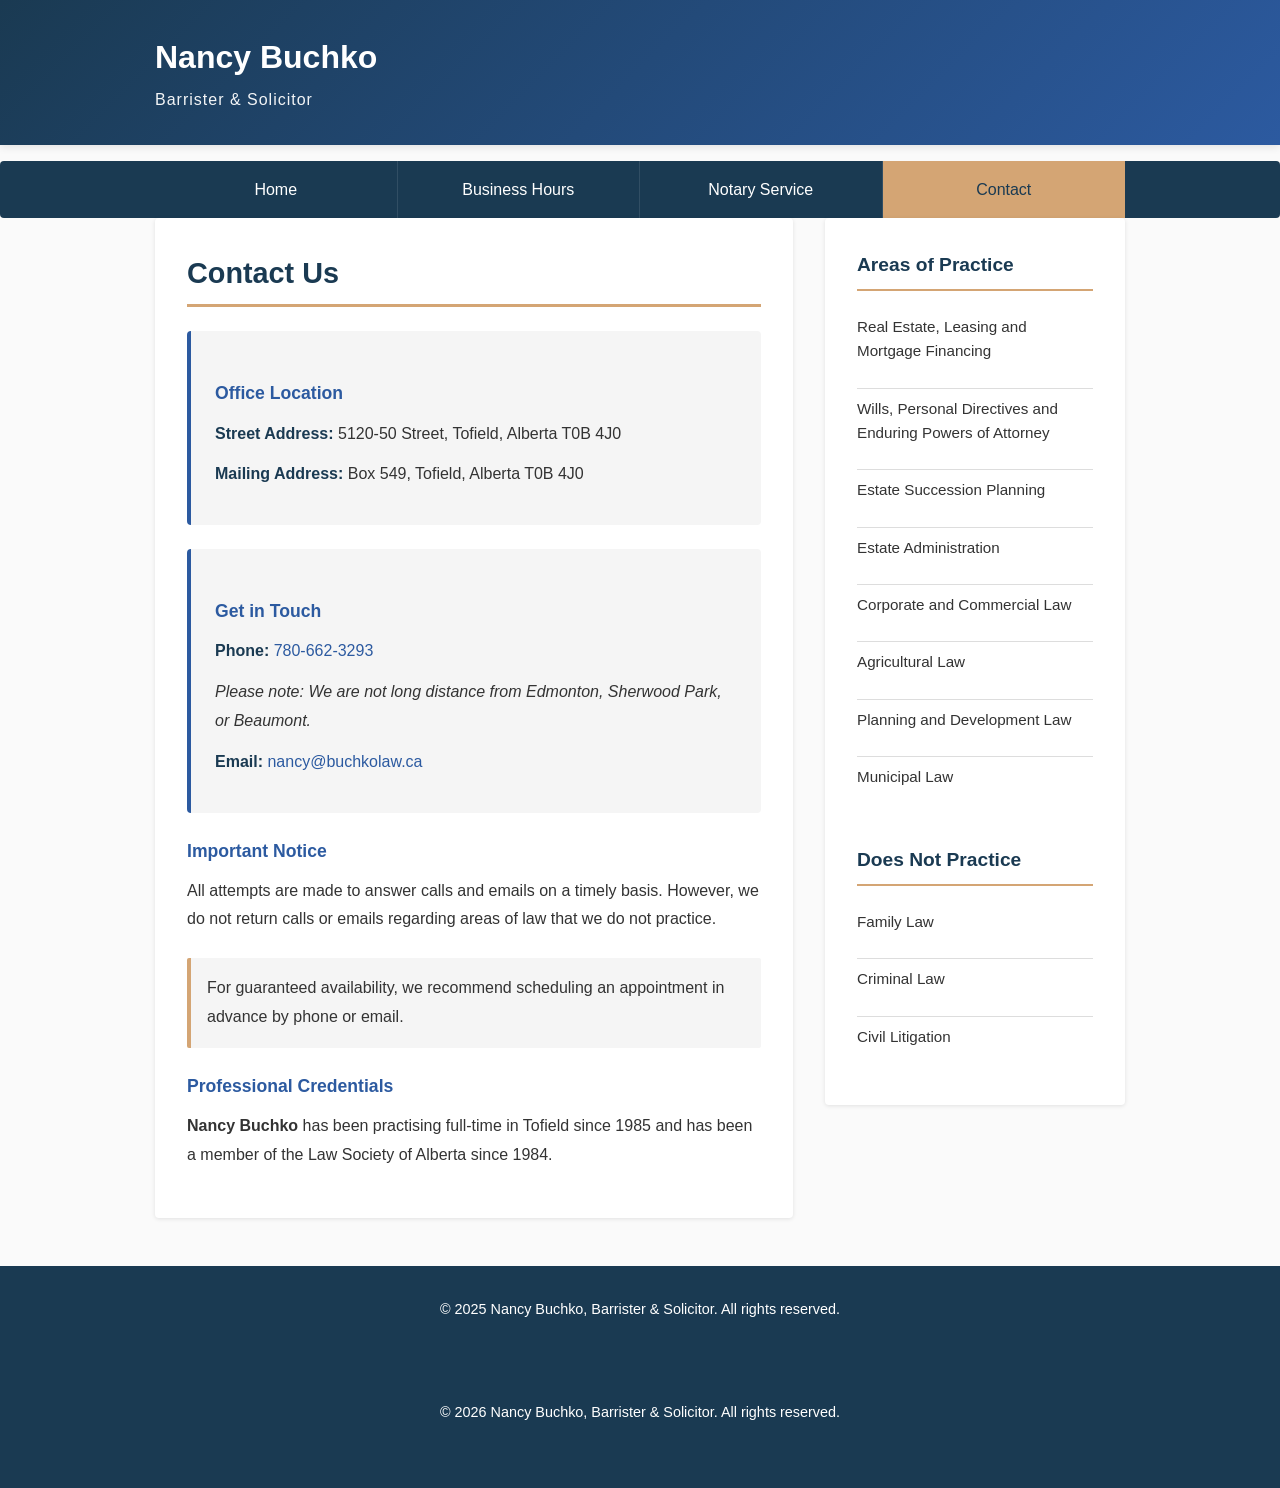
==== contact.html @ 696aacbe "modernized website" ====
<!DOCTYPE html>
<html lang="en">
<head>
  <meta charset="UTF-8">
  <meta name="viewport" content="width=device-width, initial-scale=1.0">
  <meta name="description" content="Contact information for Nancy Buchko's law office in Tofield, Alberta.">
  <meta name="keywords" content="contact, law office, Tofield, Alberta, phone, email">
  <title>Contact - Nancy Buchko</title>
  <link rel="stylesheet" href="styles.css">
</head>
<body>
  <header>
    <div class="container">
      <h1><a href="index.html">Nancy Buchko</a></h1>
      <p>Barrister & Solicitor</p>
    </div>
  </header>

  <nav>
    <div class="container">
      <ul>
        <li><a href="index.html">Home</a></li>
        <li><a href="hours.html">Business Hours</a></li>
        <li><a href="service.html">Notary Service</a></li>
        <li><a href="contact.html" class="current">Contact</a></li>
      </ul>
    </div>
  </nav>

  <main class="container">
    <article class="main-content">
      <h2>Contact Us</h2>
      
      <div class="contact-info">
        <h3>Office Location</h3>
        <p><strong>Street Address:</strong> 5120-50 Street, Tofield, Alberta T0B 4J0</p>
        <p><strong>Mailing Address:</strong> Box 549, Tofield, Alberta T0B 4J0</p>
      </div>

      <div class="contact-info">
        <h3>Get in Touch</h3>
        <p><strong>Phone:</strong> <a href="tel:780-662-3293">780-662-3293</a></p>
        <p><em>Please note: We are not long distance from Edmonton, Sherwood Park, or Beaumont.</em></p>
        <p><strong>Email:</strong> <a href="mailto:nancy@buchkolaw.ca">nancy@buchkolaw.ca</a></p>
      </div>

      <h3>Important Notice</h3>
      <p>All attempts are made to answer calls and emails on a timely basis. However, we do not return calls or emails regarding areas of law that we do not practice.</p>

      <p class="block">For guaranteed availability, we recommend scheduling an appointment in advance by phone or email.</p>

      <h3>Professional Credentials</h3>
      <p><strong>Nancy Buchko</strong> has been practising full-time in Tofield since 1985 and has been a member of the Law Society of Alberta since 1984.</p>
    </article>

    <aside>
      <h2>Areas of Practice</h2>
      <ul>
        <li><p>Real Estate, Leasing and Mortgage Financing</p></li>
        <li><p>Wills, Personal Directives and Enduring Powers of Attorney</p></li>
        <li><p>Estate Succession Planning</p></li>
        <li><p>Estate Administration</p></li>
        <li><p>Corporate and Commercial Law</p></li>
        <li><p>Agricultural Law</p></li>
        <li><p>Planning and Development Law</p></li>
        <li><p>Municipal Law</p></li>
      </ul>

      <h2 style="margin-top: 2rem;">Does Not Practice</h2>
      <ul>
        <li><p>Family Law</p></li>
        <li><p>Criminal Law</p></li>
        <li><p>Civil Litigation</p></li>
      </ul>
    </aside>
  </main>

  <footer>
    <div class="container">
      <p>&copy; 2025 Nancy Buchko, Barrister & Solicitor. All rights reserved.</p>
    </div>

<footer>
    <div class="container">
      <p>&copy; 2026 Nancy Buchko, Barrister & Solicitor. All rights reserved.</p>
    </div>
  </footer>

  <script src="main.js"></script>
---- styles.css ----
/* Modern responsive stylesheet for Nancy Buchko Law Office */

* {
  margin: 0;
  padding: 0;
  box-sizing: border-box;
}

:root {
  --color-primary: #1a3a52;
  --color-secondary: #2c5aa0;
  --color-accent: #d4a574;
  --color-light: #f5f5f5;
  --color-dark: #333;
  --color-border: #ddd;
  font-size: 16px;
}

body {
  font-family: 'Segoe UI', Tahoma, Geneva, Verdana, sans-serif;
  line-height: 1.6;
  color: var(--color-dark);
  background-color: #fafafa;
}

/* Container */
.container {
  max-width: 1000px;
  margin: 0 auto;
  padding: 0 15px;
}

/* Header */
header {
  background: linear-gradient(135deg, var(--color-primary) 0%, var(--color-secondary) 100%);
  color: white;
  padding: 2rem 0;
  box-shadow: 0 2px 8px rgba(0, 0, 0, 0.1);
}

header h1 {
  font-size: 2rem;
  margin-bottom: 0.25rem;
}

header h1 a {
  color: white;
  text-decoration: none;
  transition: color 0.3s ease;
}

header h1 a:hover {
  color: var(--color-accent);
}

header p {
  font-size: 1rem;
  opacity: 0.95;
  letter-spacing: 1px;
}

/* Navigation */
nav {
  background-color: var(--color-primary);
  padding: 0;
  margin-top: 1rem;
  border-radius: 4px;
  overflow: hidden;
}

nav ul {
  list-style: none;
  display: flex;
  flex-wrap: wrap;
}

nav li {
  flex: 1;
  min-width: 150px;
}

nav a {
  display: block;
  padding: 1rem;
  color: white;
  text-decoration: none;
  text-align: center;
  transition: background-color 0.3s ease;
  border-right: 1px solid rgba(255, 255, 255, 0.1);
}

nav li:last-child a {
  border-right: none;
}

nav a:hover,
nav a.current {
  background-color: var(--color-accent);
  color: var(--color-primary);
}

/* Main Content */
main {
  display: grid;
  grid-template-columns: 1fr 300px;
  gap: 2rem;
  padding: 2rem 0;
  min-height: 60vh;
}

.main-content {
  background: white;
  padding: 2rem;
  border-radius: 4px;
  box-shadow: 0 1px 4px rgba(0, 0, 0, 0.1);
}

.main-content h2 {
  color: var(--color-primary);
  margin-bottom: 1.5rem;
  font-size: 1.8rem;
  border-bottom: 3px solid var(--color-accent);
  padding-bottom: 0.5rem;
}

.main-content h3 {
  color: var(--color-secondary);
  margin-top: 1.5rem;
  margin-bottom: 0.75rem;
  font-size: 1.1rem;
}

.main-content p {
  margin-bottom: 1rem;
  line-height: 1.8;
}

.main-content p.block {
  background-color: var(--color-light);
  padding: 1rem;
  border-left: 4px solid var(--color-accent);
  margin: 1.5rem 0;
  border-radius: 2px;
}

.main-content ul {
  margin: 1rem 0 1rem 2rem;
}

.main-content li {
  margin-bottom: 0.5rem;
}

/* Sidebar */
aside {
  background: white;
  padding: 2rem;
  border-radius: 4px;
  box-shadow: 0 1px 4px rgba(0, 0, 0, 0.1);
  height: fit-content;
}

aside h2 {
  color: var(--color-primary);
  margin-bottom: 1rem;
  font-size: 1.2rem;
  border-bottom: 2px solid var(--color-accent);
  padding-bottom: 0.5rem;
}

aside ul {
  list-style: none;
  margin: 0;
}

aside li {
  padding: 0.5rem 0;
  border-bottom: 1px solid var(--color-border);
}

aside li:last-child {
  border-bottom: none;
}

aside p {
  margin-bottom: 1rem;
  font-size: 0.95rem;
}

/* Business Hours Table */
.hours-table {
  width: 100%;
  border-collapse: collapse;
  margin: 1.5rem 0;
  background: white;
}

.hours-table th,
.hours-table td {
  padding: 0.75rem 1rem;
  text-align: left;
  border-bottom: 1px solid var(--color-border);
}

.hours-table th {
  background-color: var(--color-primary);
  color: white;
  font-weight: 600;
}

.hours-table tr:hover {
  background-color: var(--color-light);
}

.hours-table .closed {
  font-weight: 600;
  color: #d32f2f;
}

/* Contact Info */
.contact-info {
  background-color: var(--color-light);
  padding: 1.5rem;
  border-radius: 4px;
  margin: 1.5rem 0;
  border-left: 4px solid var(--color-secondary);
}

.contact-info p {
  margin-bottom: 0.75rem;
}

.contact-info strong {
  color: var(--color-primary);
}

.contact-info a {
  color: var(--color-secondary);
  text-decoration: none;
  transition: color 0.3s ease;
}

.contact-info a:hover {
  color: var(--color-accent);
  text-decoration: underline;
}

/* Footer */
footer {
  background-color: var(--color-primary);
  color: white;
  text-align: center;
  padding: 2rem;
  margin-top: 3rem;
  font-size: 0.9rem;
}

footer a {
  color: var(--color-accent);
  text-decoration: none;
  transition: color 0.3s ease;
}

footer a:hover {
  color: white;
}

/* Responsive Design */
@media (max-width: 768px) {
  header h1 {
    font-size: 1.5rem;
  }

  header p {
    font-size: 0.9rem;
  }

  nav ul {
    flex-direction: column;
  }

  nav li {
    min-width: 100%;
  }

  nav a {
    border-right: none;
    border-bottom: 1px solid rgba(255, 255, 255, 0.1);
  }

  nav li:last-child a {
    border-bottom: none;
  }

  main {
    grid-template-columns: 1fr;
    gap: 1.5rem;
    padding: 1.5rem 0;
  }

  aside {
    order: 2;
  }

  .main-content {
    order: 1;
  }

  .main-content h2 {
    font-size: 1.5rem;
  }

  .hours-table th,
  .hours-table td {
    padding: 0.5rem;
    font-size: 0.95rem;
  }
}

@media (max-width: 480px) {
  :root {
    font-size: 14px;
  }

  header h1 {
    font-size: 1.3rem;
  }

  header p {
    font-size: 0.85rem;
  }

  nav a {
    padding: 0.75rem 0.5rem;
    font-size: 0.9rem;
  }

  .main-content,
  aside {
    padding: 1.5rem;
  }

  .main-content h2 {
    font-size: 1.3rem;
  }

  .contact-info {
    padding: 1rem;
  }
}

/* Print Styles */
@media print {
  nav,
  footer {
    display: none;
  }

  main {
    grid-template-columns: 1fr;
  }
}

/* Utility Classes */
.hide {
  display: none;
}

.text-center {
  text-align: center;
}

.mt-2 {
  margin-top: 1.5rem;
}

.mb-2 {
  margin-bottom: 1.5rem;
}
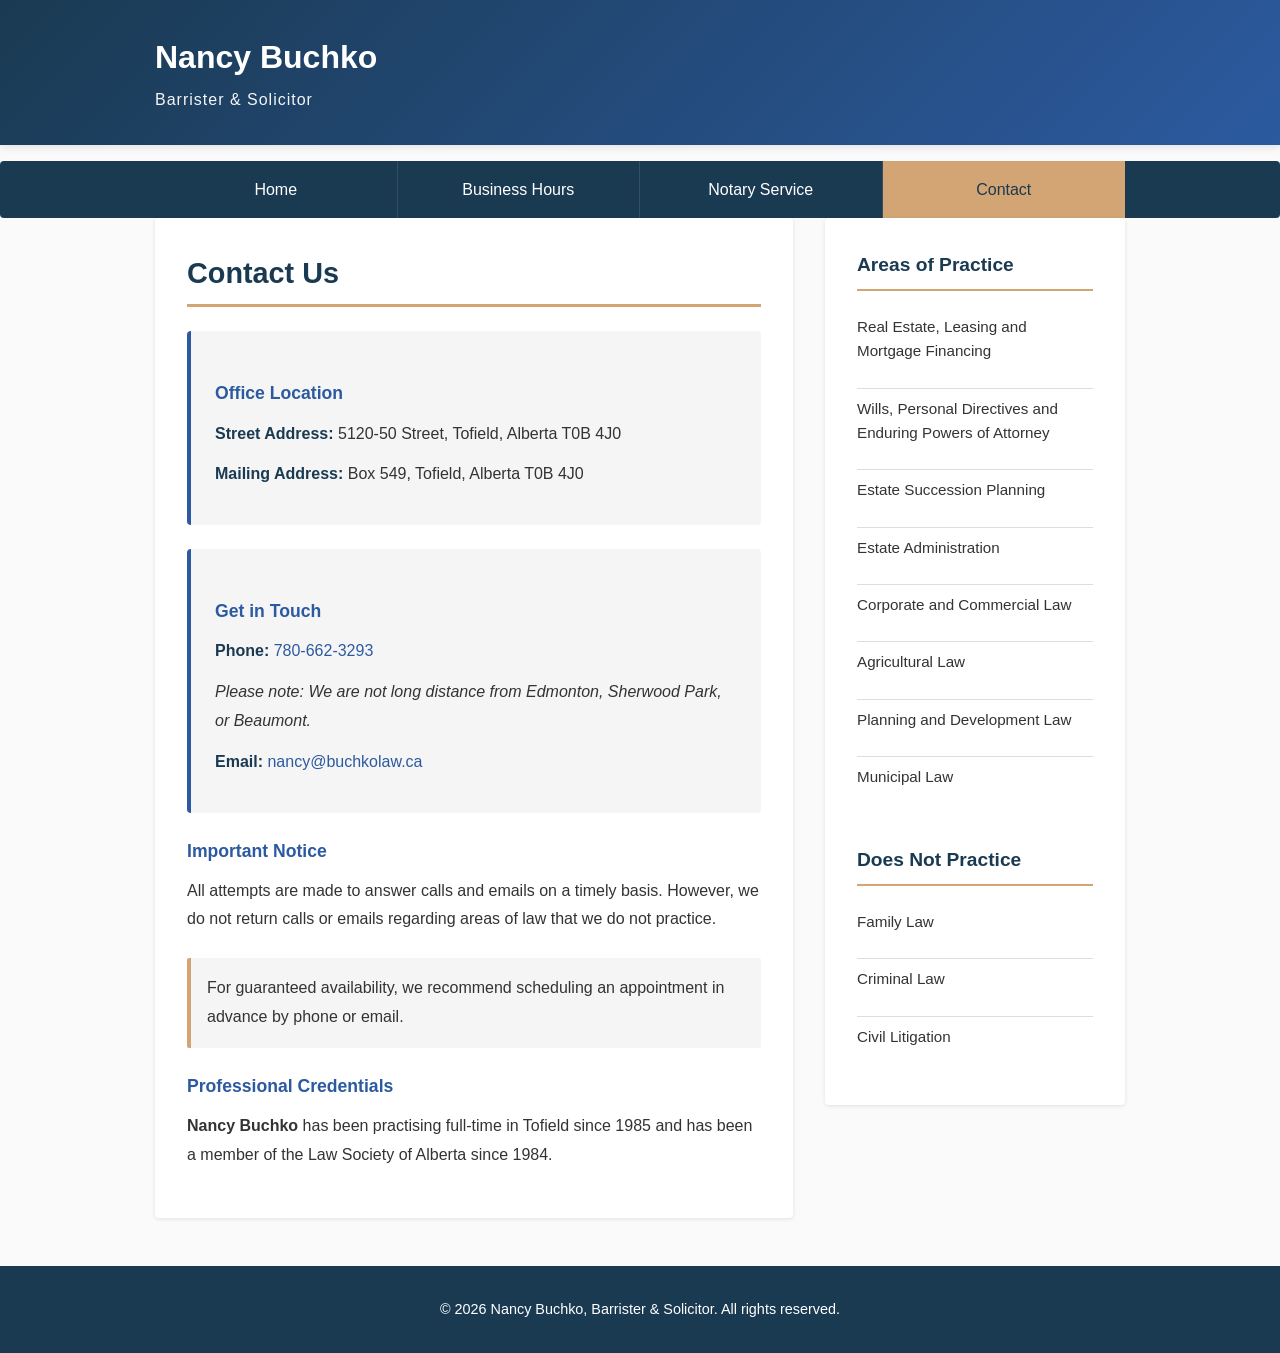
==== commit dbfec6e1: "removed duplicate copyright footer" ====
--- a/contact.html
+++ b/contact.html
@@ -76,11 +76,6 @@
     </aside>
   </main>
 
-  <footer>
-    <div class="container">
-      <p>&copy; 2025 Nancy Buchko, Barrister & Solicitor. All rights reserved.</p>
-    </div>
-
 <footer>
     <div class="container">
       <p>&copy; 2026 Nancy Buchko, Barrister & Solicitor. All rights reserved.</p>
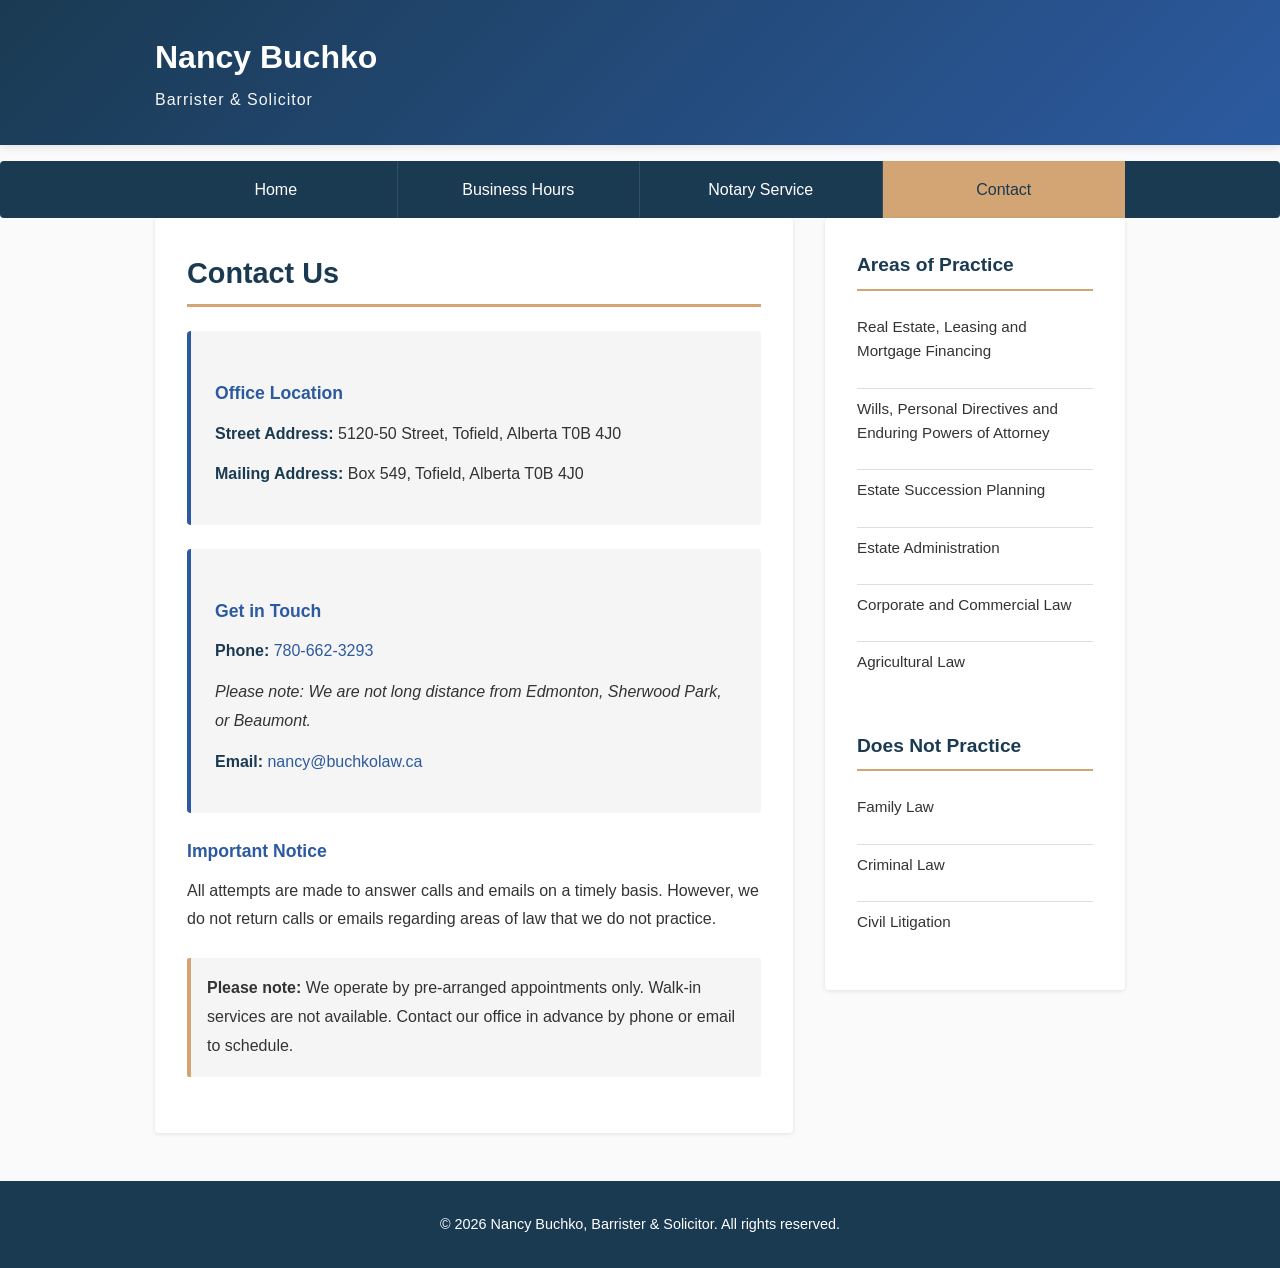
==== commit 411a659d: "wording changes as per client request" ====
--- a/contact.html
+++ b/contact.html
@@ -48,10 +48,7 @@
       <h3>Important Notice</h3>
       <p>All attempts are made to answer calls and emails on a timely basis. However, we do not return calls or emails regarding areas of law that we do not practice.</p>
 
-      <p class="block">For guaranteed availability, we recommend scheduling an appointment in advance by phone or email.</p>
-
-      <h3>Professional Credentials</h3>
-      <p><strong>Nancy Buchko</strong> has been practising full-time in Tofield since 1985 and has been a member of the Law Society of Alberta since 1984.</p>
+      <p class="block"><strong>Please note:</strong> We operate by pre-arranged appointments only. Walk-in services are not available. Contact our office in advance by phone or email to schedule.</p>
     </article>
 
     <aside>
@@ -63,8 +60,6 @@
         <li><p>Estate Administration</p></li>
         <li><p>Corporate and Commercial Law</p></li>
         <li><p>Agricultural Law</p></li>
-        <li><p>Planning and Development Law</p></li>
-        <li><p>Municipal Law</p></li>
       </ul>
 
       <h2 style="margin-top: 2rem;">Does Not Practice</h2>
